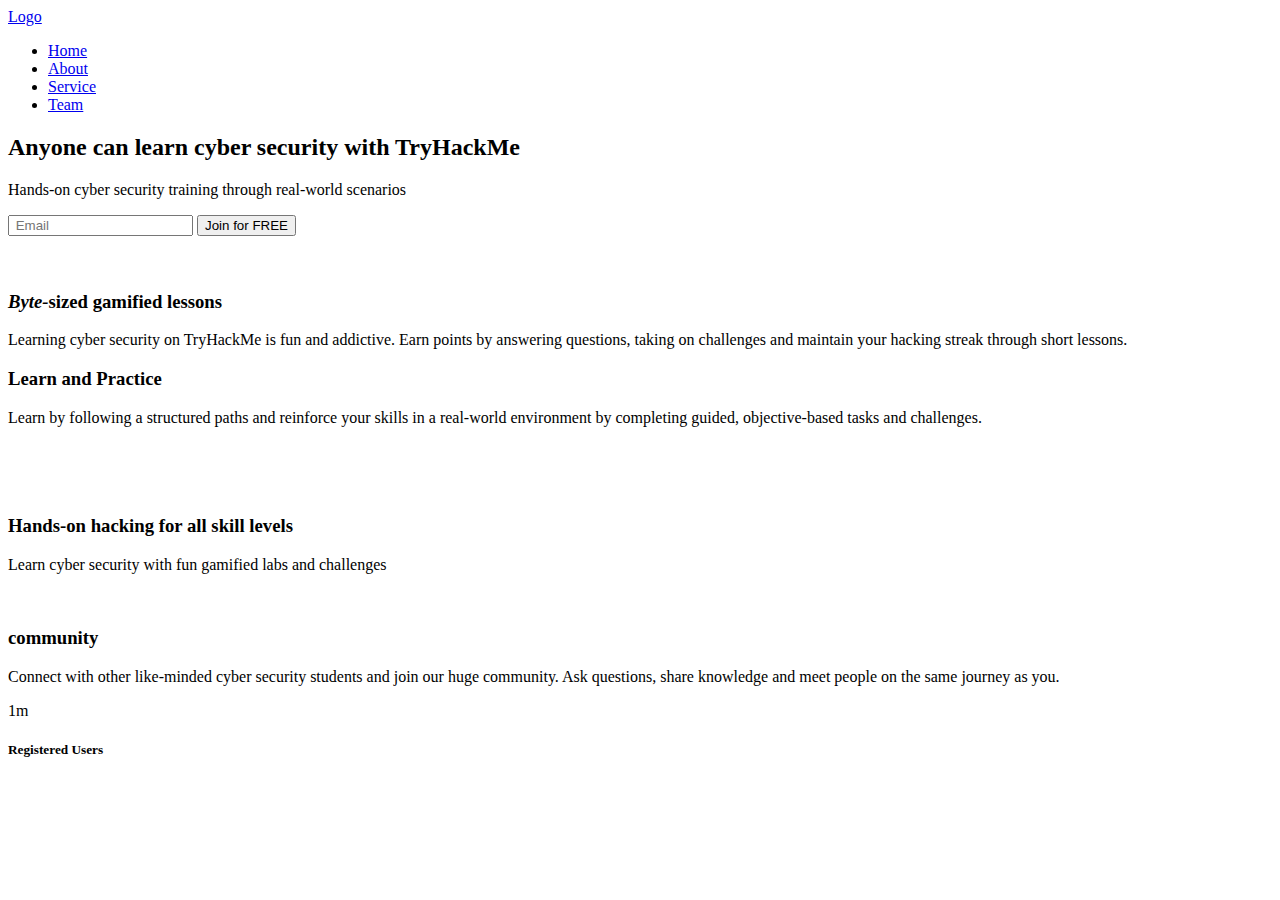
==== A_K task2/Index.html @ 9633aeea "Create Index.html" ====
<!DOCTYPE html>
<html lang="en">
<head>
    <meta charset="UTF-8">
    <meta http-equiv="X-UA-Compatible" content="IE=edge">
    <meta name="viewport" content="width=\, initial-scale=1.0">
    <title>Document</title>
    <link rel="stylesheet" href="index.css">
</head>
<body>
        <header>
            <a href="#" class="logo">Logo</a>
            <ul>
                <li><a href="#">Home</a></li>
                <li><a href="#">About</a></li>
                <li><a href="#">Service</a></li>
                <li><a href="#">Team</a></li>
                </ul>

            </header>
        <section class="banner">
            <div class="first">
                <div class="first1 firstchild">
                    <div class="txt">
                        <h2>Anyone can learn cyber security with TryHackMe</h2>
                        <p>Hands-on cyber security training through real-world scenarios</p>
                    </div>
                    <div class="mail">
                        <input id="jumbo-mail"  class=" mail" type="email" placeholder=" Email">
                        <button type="submit" onclick="signin()" class="btn">Join for FREE</button>
                    </div>
                </div>
                <div class="first2 firstchild">
                    <img class="roc" src="./rocketman-removebg-preview.png" alt="">
                </div>
            </div>
    
        </section>

        
       
    <div class="second">
        <div class="second1">
                <div class="sof">
                    <img style="width: 230px;" src="./software-removebg-preview.png" alt="">

                </div>
                <div class="txt2">
                    <h3><i>Byte-</i>sized gamified lessons</h3>
                    <div class="titleunderline"></div>
                    <p>Learning cyber security on TryHackMe is fun and addictive. Earn points by answering questions, taking on challenges and maintain your hacking streak through short lessons. </p>
                </div>
        </div>
        <div class="second2">
                <div class="txt3">
                    <h3>Learn and Practice</h3>
                    <p>Learn by following a structured paths and reinforce your skills in a real-world environment by completing guided, objective-based tasks and challenges.</p>

                </div>
                <div class="card" id="paths">
                    <div class="card1">
                        <img src="./card1.jpg" alt="">
                        <!-- <h4>Cyber Security</h4>
                        <p>Learn how to protect your computer and network from cyber attacks</p> -->
                    </div>
                    <div class="card2">
                        <img src="./card2.png" alt="">
                        <!-- <h4>Cyber Security</h4>
                        <p>Learn how to protect your computer and network from cyber attacks</p> -->
                    </div>
                    <div class="card3">
                        <img src="./card3.png" alt="">
                        <!-- <h4>Cyber Security</h4>
                        <p>Learn how to protect your computer and network from cyber attacks</p> -->
                    </div>
                </div>
        </div>
        <div class="second3 box">
            <div class="txt4">
            <h3 class="hand">Hands-on hacking for all skill levels</h3>
            <p class="hand1">Learn cyber security with fun gamified labs and challenges</p>
            </div>
            <br>
        </div>

        <div class="communtiy">
            <div class="txt4">
                <h3 class="hand">community</h3>
                <div class="titleunderline"></div>
                <p class="hand1">Connect with other like-minded cyber security students and join our huge community. Ask questions, share knowledge and meet people on the same journey as you.</p>

            </div>
            <div class="users text-center">
                <div class="stat-circle">
                    <span id="usercount">1m</span>
                    </div>

                    <h5 class="mb">Registered Users</h5>
            </div>
        </div>

        <div class="second4 tweet">
            <img class="tweet1" src="./tweet.png" alt="">
        </div>
    </div>


        <script type="text/javascript">
            window.addEventListener("scroll",function(){
                var header = document.querySelector("header");
                header.classList.toggle("sticky",window.scrollY>0);
            })
        </script>
</body>
</html>
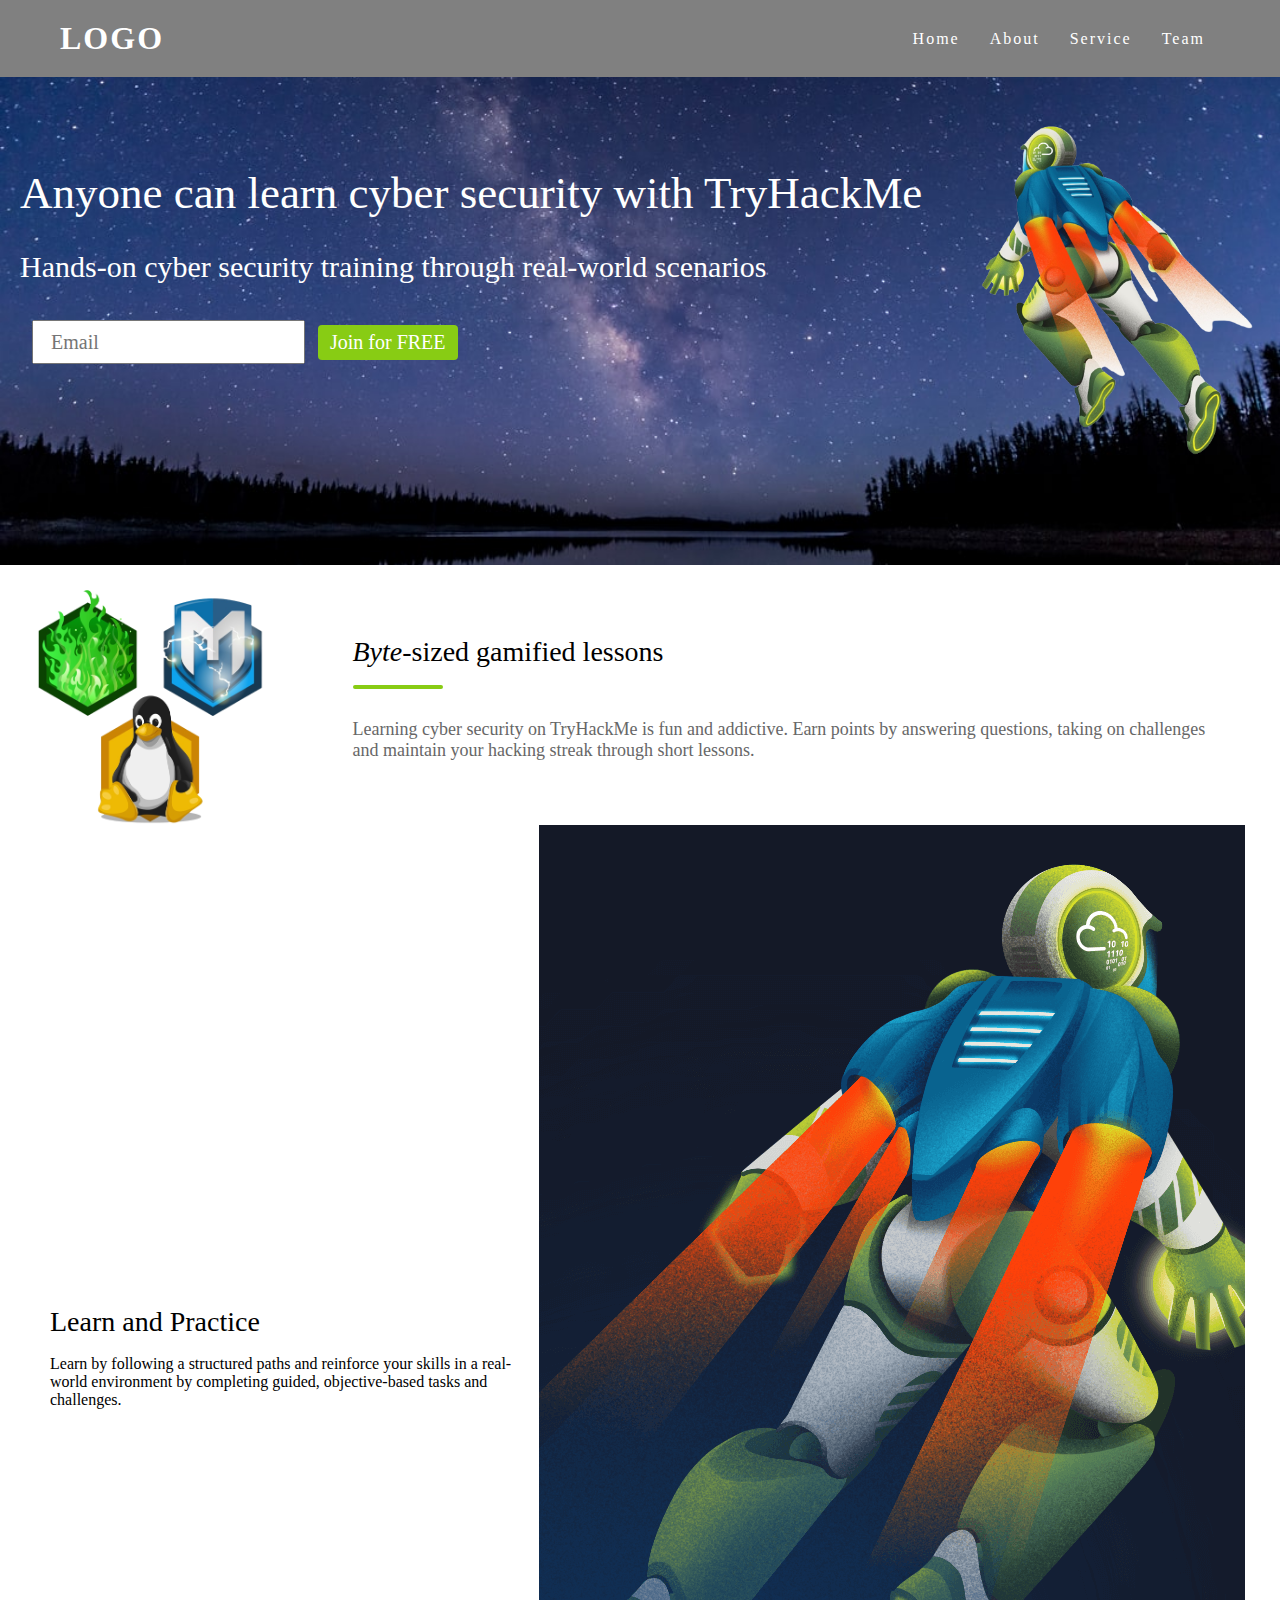
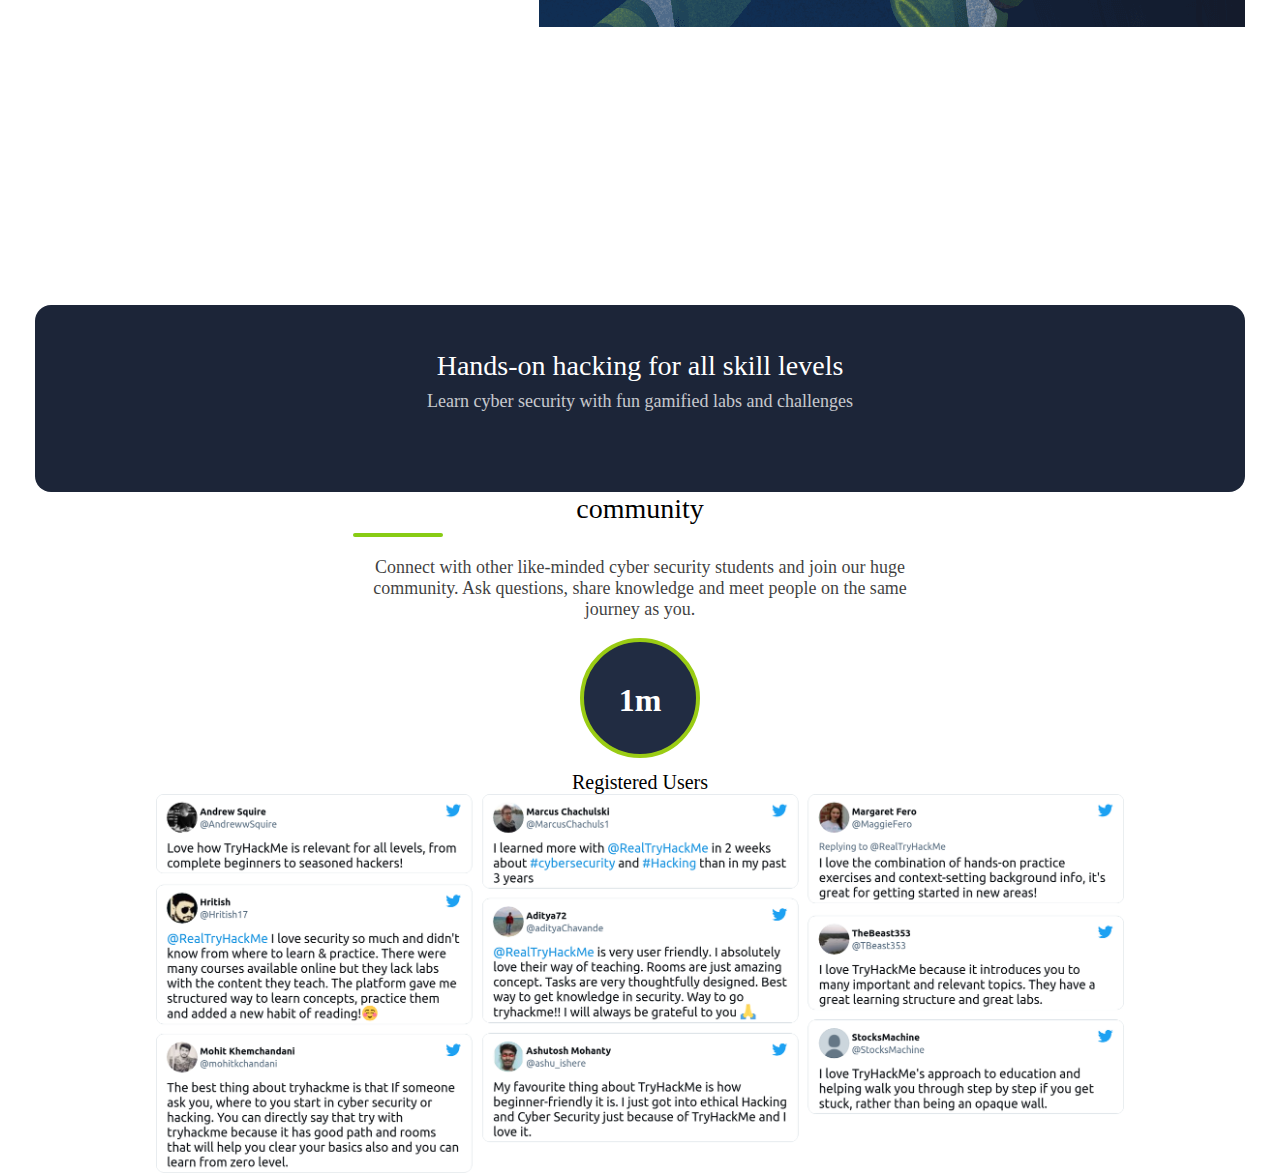
==== commit a2758d39: "first commit" ====
--- a/A_K task2/Index.html
+++ b/A_K task2/Index.html
@@ -112,4 +112,4 @@
             })
         </script>
 </body>
-</html>
+</html>--- a/A_K task2/index.css
+++ b/A_K task2/index.css
@@ -0,0 +1,313 @@
+*{
+    margin: 0;
+    padding: 0;
+    box-sizing: border-box;
+    font-family:Cambria, Cochin, Georgia, Times, 'Times New Roman', serif;
+
+}
+img {
+    vertical-align: middle;
+    border-style: none;
+}
+body{
+    background: white;
+    min-height: 200vh;
+    
+}
+header{
+    position: fixed;
+   
+    top:0;
+    left: 0 ;
+    width:100%;
+    display: flex;
+    justify-content: space-between;
+    align-items: center;
+    transition: 0.6%; 
+    padding:20px 60px;
+    z-index: 100000;
+    background: gray;
+}
+header.sticky{
+    padding: 5px 100px;
+    background: #fff;
+}
+header .logo{
+    position: relative;
+    font-weight: 700;
+    color: #fff;
+    text-decoration: none;
+    font-size: 2em; 
+    text-transform: uppercase;
+    letter-spacing:2px;
+    transition: 0.6%;
+}
+
+header ul{
+    position:relative;
+    display: flex;
+    justify-content: center;
+    align-items: center;
+
+}
+header ul li{
+    position: relative;
+    list-style: none;
+}
+header ul li a {
+    position: relative;
+    margin:0 15px;
+    text-decoration: none;
+    color: #fff;
+    letter-spacing:2px;
+    font-weight: 500px;
+    transtion:0.6s;
+}
+
+.banner{
+    position: relative;
+   width: 100%;
+   height: 100vh;
+   background:url(bg.jpg) no-repeat;
+   background-size: cover;     
+   padding: 20px;
+   max-height: 565px;
+}
+header.sticky .logo,
+header.sticky ul li a{
+   color:rgb(176, 0, 0);
+}
+h1{
+   color: black;
+   
+}
+.tweet1{
+    /* width: 1200px; */
+    width: 80%;
+  /* height: 370px; */
+  /* object-fit: contain;
+    vertical-align: middle;
+    margin-left: auto;
+    margin-right: auto; */
+    display: block;
+  margin-left: auto;
+  margin-right: auto;
+
+}
+.first{
+    align-items: center;
+    justify-content: space-between;
+    width: 100% !important;
+    display: flex !important;
+    padding-top: 40px;
+}
+/* .first1{
+    position: absolute;
+    padding-top: 20px;
+
+    transform: translate(-50%, -50%);
+} */
+.roc{
+    padding-top: 60px;
+    transform: scaleX(-1);
+    width: 300px;
+    position: relative;
+    
+}
+/* .firstchild{
+    display: inline-block;
+  border: 1px solid red; 
+  padding: 1rem 1rem;
+  vertical-align: middle;
+} */
+.first h2{
+    font-size: 45px;
+    color: white;
+}
+.first p{
+    font-size: 30px;
+    color: white;
+}
+
+.first .mail{
+    font-size: 20px;
+    margin-right: 0.5rem !important;
+    height: calc(1.5em + 0.75rem + 2px);
+    padding: 0.375rem 0.75rem;
+}
+button ,input{
+    margin: 0;
+    font-family: inherit;
+}
+*, ::after, ::before {
+    box-sizing: border-box;
+}
+.btn{
+    border: 1px solid var(--hacker-green);
+    background-color: #88cc14 !important;
+    color: white;
+    font-size: 20px;
+    cursor: pointer;
+    padding: 0.375rem 0.75rem;
+    border-radius: 0.25rem;
+}
+
+.second{
+    padding-top: 1.5em;
+    max-width: 1240px;
+    width: 100%;
+    padding-right: 15px;
+    padding-left: 15px;
+    margin-right: auto;
+    margin-left: auto;
+}
+div {
+    display: block;
+}
+.sof{
+    text-align: center !important;
+}
+.second1{
+    display: flex;
+    align-items: center;
+    justify-content: space-between;
+}
+
+ .txt2{
+    flex: 0 0 75%;
+    max-width: 75%;
+    position: relative;
+    width: 100%;
+    padding-right: 15px;
+    padding-left: 15px;
+}
+.h1, .h2, .h3, .h4, .h5, .h6, h1, h2, h3, h4, h5, h6 {
+    margin-bottom: 0.5rem;
+    font-weight: 500;
+    line-height: 1.2;
+}
+h1, h2, h3, h4, h5, h6 {
+    margin-top: 0;
+    margin-bottom: 0.5rem;
+}
+   h3{
+    font-size: 1.75rem;
+}
+.titleunderline {
+    display: inline-block;
+    width: 90px;
+    height: 4px;
+    margin-top: 8px;
+    margin-bottom: 8px;
+    border-radius: 20px;
+    background-color: #88cc14;
+}
+p {
+    margin-top: 0;
+    margin-bottom: 1rem;
+    display: block;
+    margin-block-start: 1em;
+    margin-block-end: 1em;
+    margin-inline-start: 0px;
+    margin-inline-end: 0px;
+}
+.txt2 p{
+    font-size: 18px;
+    color: #676767;
+}
+
+.second2{
+        display: flex;
+        align-items: center;
+        justify-content: space-between;
+        flex-wrap: wrap;
+}
+.txt3{
+    flex: 0 0 41.666667%;
+    max-width: 41.666667%;
+    position: relative;
+    width: 100%;
+    padding-right: 15px;
+    padding-left: 15px;
+}
+.card{
+    flex: 0 0 58.333333%;
+    max-width: 58.333333%;
+    position: relative;
+    width: 100%;
+    padding-right: 15px;
+    box-sizing: border-box;
+    padding-left: 15px;
+    display: block;
+    overflow: hidden;
+}
+#paths {
+    display: flex;
+    justify-content: center;
+}
+.box{
+    padding: 44px 62px;
+    border-radius: 16px;
+    background-color: #1c2538;
+    color: white;
+}
+.txt4{
+    margin: auto !important;
+    width: 50% !important;
+}
+.hand{
+    text-align: center !important;
+    margin: auto !important;
+}
+.hand1{
+    opacity: 0.75;
+    font-size: 18px;
+    text-align: center !important;margin-top: 0.5rem !important;
+
+}
+.community{
+    display: flex;
+    align-items: center;
+    justify-content: space-between;
+    flex-wrap: wrap;
+
+}
+.txt4{
+    flex: 0 0 75%;
+    max-width: 75%;
+    position: relative;
+    width: 100%;
+    padding-right: 15px;
+    padding-left: 15px;
+}
+.user{
+    text-align: center !important;
+    flex: 0 0 25%;
+    max-width: 25%;
+    position: relative;
+    width: 100%;
+    padding-right: 15px;
+    padding-left: 15px;
+}
+.text-center {
+    text-align: center !important;
+}
+.stat-circle {
+    width: 120px;
+    height: 120px;
+    border: 4px solid #9acc14;
+    background: #212c42;
+    line-height: 116px;
+    font-size: 32px;
+    font-weight: 600;
+    color: #fff;
+    border-radius: 50%;
+    margin: 0 auto 12px;
+}
+.mb{
+    margin-bottom: 0 !important;
+
+}
+h5{
+    font-size: 1.25rem;
+}